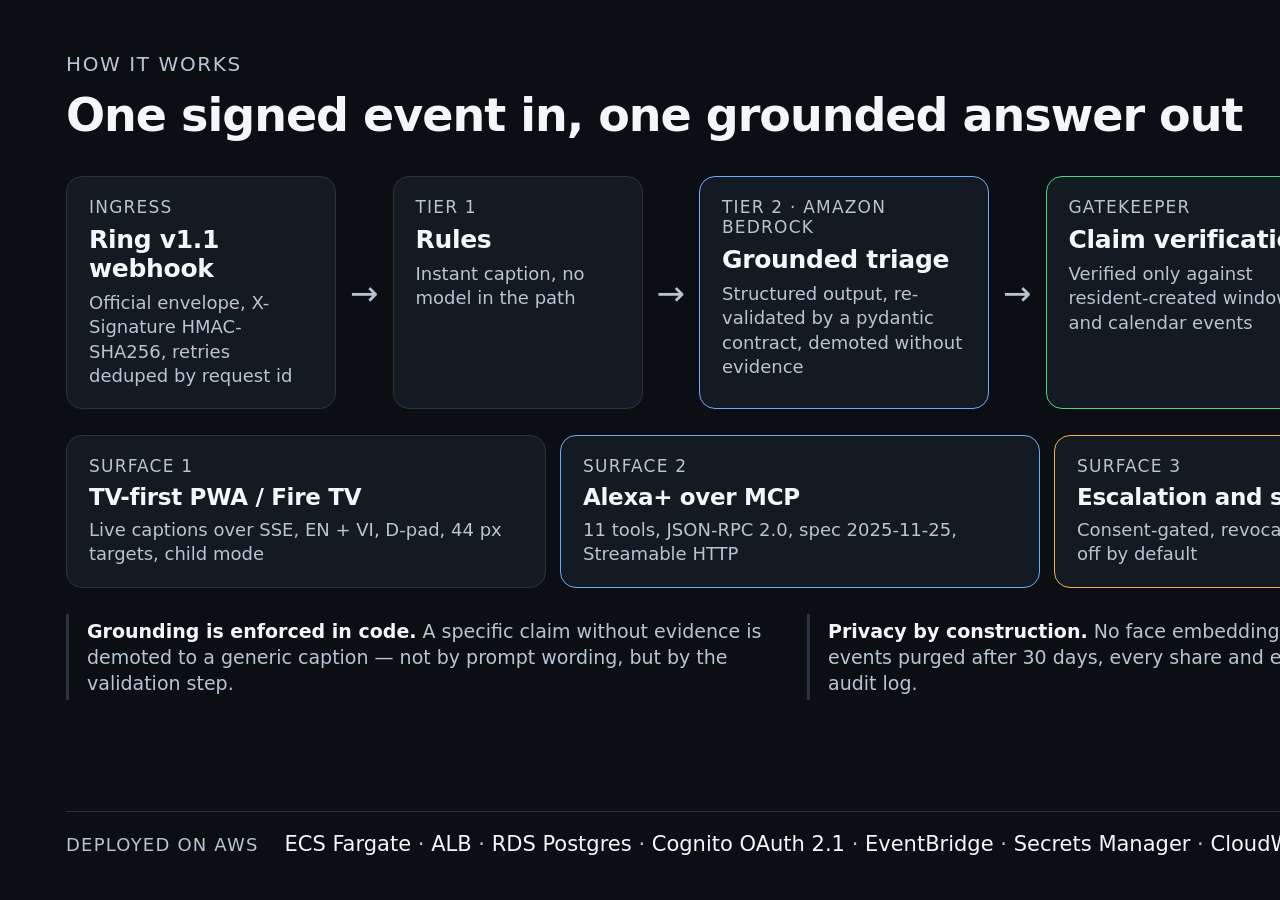
==== docs/slides/architecture.html @ 5e1733f8 "docs(demo): add executive summary and architecture slides to the 2:51 cut" ====
<!doctype html>
<html lang="en">
<head>
<meta charset="utf-8"/>
<title>AccessBell — architecture</title>
<style>
  :root {
    --bg: #0b0f14;
    --panel: #141a22;
    --text: #f4f7fa;
    --muted: #b7c5d3;
    --line: #2a3441;
    --green: #3ddc84;
    --amber: #f5b13d;
    --blue: #6aa9ff;
  }
  * { box-sizing: border-box; margin: 0; padding: 0; }
  html, body { width: 1600px; height: 900px; background: var(--bg); color: var(--text); font-family: "Segoe UI", system-ui, -apple-system, sans-serif; }
  body { padding: 52px 66px 44px; display: flex; flex-direction: column; }
  .eyebrow { font-size: 20px; letter-spacing: 1.6px; text-transform: uppercase; color: var(--muted); }
  h1 { margin-top: 12px; font-size: 46px; letter-spacing: -1px; }
  .row { display: flex; align-items: stretch; gap: 14px; }
  .pipeline { margin-top: 34px; }
  .box { background: var(--panel); border: 1px solid var(--line); border-radius: 16px; padding: 20px 22px; }
  .box .n { font-size: 17px; letter-spacing: 1.2px; text-transform: uppercase; color: var(--muted); }
  .box h3 { font-size: 25px; margin-top: 8px; letter-spacing: -0.3px; }
  .box p { font-size: 18px; color: var(--muted); margin-top: 8px; line-height: 1.35; }
  .box.accent { border-color: var(--green); }
  .box.blue { border-color: var(--blue); }
  .box.amber { border-color: var(--amber); }
  .arrow { align-self: center; color: var(--muted); font-size: 34px; }
  .out { flex: 1; }
  .outputs { margin-top: 26px; }
  .outputs .box h3 { font-size: 23px; }
  .infra { margin-top: auto; border-top: 1px solid var(--line); padding-top: 20px; display: flex; gap: 26px; align-items: center; }
  .notes { margin-top: 26px; }
  .note-box { flex: 1; border-left: 3px solid var(--line); padding: 4px 0 4px 18px; font-size: 19px; color: var(--muted); line-height: 1.38; }
  .note-box b { color: var(--text); font-weight: 650; }
  .infra .label { font-size: 18px; letter-spacing: 1.2px; text-transform: uppercase; color: var(--muted); }
  .infra .items { font-size: 21px; color: var(--text); }
  .infra .items span { color: var(--muted); }
</style>
</head>
<body>
  <div class="eyebrow">How it works</div>
  <h1>One signed event in, one grounded answer out</h1>

  <div class="row pipeline">
    <div class="box" style="width:270px">
      <div class="n">Ingress</div>
      <h3>Ring v1.1 webhook</h3>
      <p>Official envelope, X-Signature HMAC-SHA256, retries deduped by request id</p>
    </div>
    <div class="arrow">→</div>
    <div class="box" style="width:250px">
      <div class="n">Tier 1</div>
      <h3>Rules</h3>
      <p>Instant caption, no model in the path</p>
    </div>
    <div class="arrow">→</div>
    <div class="box blue" style="width:290px">
      <div class="n">Tier 2 · Amazon Bedrock</div>
      <h3>Grounded triage</h3>
      <p>Structured output, re-validated by a pydantic contract, demoted without evidence</p>
    </div>
    <div class="arrow">→</div>
    <div class="box accent" style="width:300px">
      <div class="n">Gatekeeper</div>
      <h3>Claim verification</h3>
      <p>Verified only against resident-created windows and calendar events</p>
    </div>
  </div>

  <div class="row outputs">
    <div class="box out">
      <div class="n">Surface 1</div>
      <h3>TV-first PWA / Fire TV</h3>
      <p>Live captions over SSE, EN + VI, D-pad, 44 px targets, child mode</p>
    </div>
    <div class="box out blue">
      <div class="n">Surface 2</div>
      <h3>Alexa+ over MCP</h3>
      <p>11 tools, JSON-RPC 2.0, spec 2025-11-25, Streamable HTTP</p>
    </div>
    <div class="box out amber">
      <div class="n">Surface 3</div>
      <h3>Escalation and share</h3>
      <p>Consent-gated, revocable, durable, audited — off by default</p>
    </div>
  </div>

  <div class="row notes">
    <div class="note-box">
      <b>Grounding is enforced in code.</b>
      A specific claim without evidence is demoted to a generic caption — not by prompt wording, but by the validation step.
    </div>
    <div class="note-box">
      <b>Privacy by construction.</b>
      No face embeddings, no video archive, events purged after 30 days, every share and escalation written to an audit log.
    </div>
  </div>

  <div class="infra">
    <div class="label">Deployed on AWS</div>
    <div class="items">ECS Fargate <span>·</span> ALB <span>·</span> RDS Postgres <span>·</span> Cognito OAuth 2.1 <span>·</span> EventBridge <span>·</span> Secrets Manager <span>·</span> CloudWatch</div>
  </div>
</body>
</html>
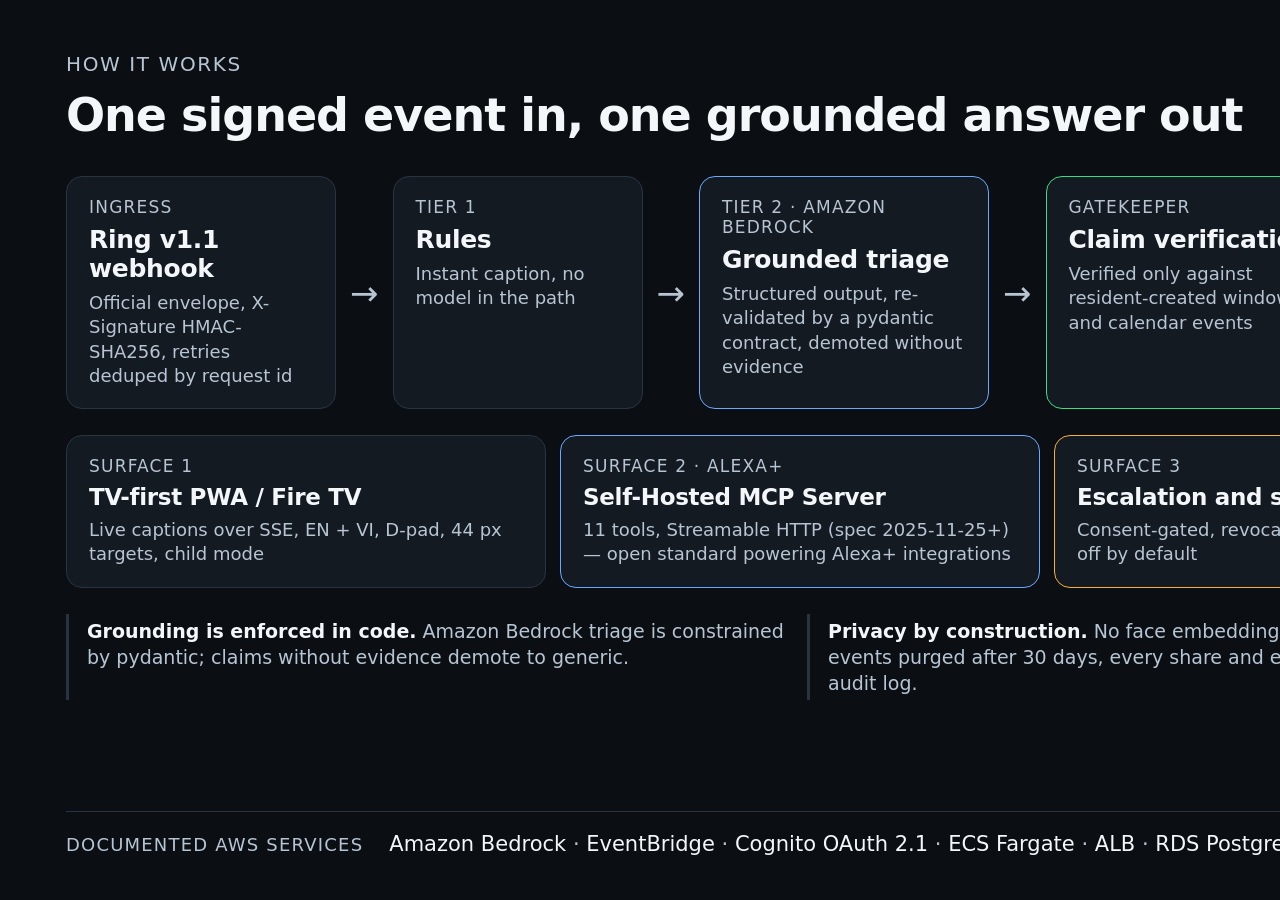
==== commit dc1c703c: "docs(submission): reframe around Alexa+ self-hosted MCP and documented AWS services" ====
--- a/docs/slides/architecture.html
+++ b/docs/slides/architecture.html
@@ -78,9 +78,9 @@
       <p>Live captions over SSE, EN + VI, D-pad, 44 px targets, child mode</p>
     </div>
     <div class="box out blue">
-      <div class="n">Surface 2</div>
-      <h3>Alexa+ over MCP</h3>
-      <p>11 tools, JSON-RPC 2.0, spec 2025-11-25, Streamable HTTP</p>
+      <div class="n">Surface 2 · Alexa+</div>
+      <h3>Self-Hosted MCP Server</h3>
+      <p>11 tools, Streamable HTTP (spec 2025-11-25+) — open standard powering Alexa+ integrations</p>
     </div>
     <div class="box out amber">
       <div class="n">Surface 3</div>
@@ -92,7 +92,7 @@
   <div class="row notes">
     <div class="note-box">
       <b>Grounding is enforced in code.</b>
-      A specific claim without evidence is demoted to a generic caption — not by prompt wording, but by the validation step.
+      Amazon Bedrock triage is constrained by pydantic; claims without evidence demote to generic.
     </div>
     <div class="note-box">
       <b>Privacy by construction.</b>
@@ -101,8 +101,8 @@
   </div>
 
   <div class="infra">
-    <div class="label">Deployed on AWS</div>
-    <div class="items">ECS Fargate <span>·</span> ALB <span>·</span> RDS Postgres <span>·</span> Cognito OAuth 2.1 <span>·</span> EventBridge <span>·</span> Secrets Manager <span>·</span> CloudWatch</div>
+    <div class="label">Documented AWS Services</div>
+    <div class="items">Amazon Bedrock <span>·</span> EventBridge <span>·</span> Cognito OAuth 2.1 <span>·</span> ECS Fargate <span>·</span> ALB <span>·</span> RDS Postgres <span>·</span> Secrets Manager</div>
   </div>
 </body>
 </html>
